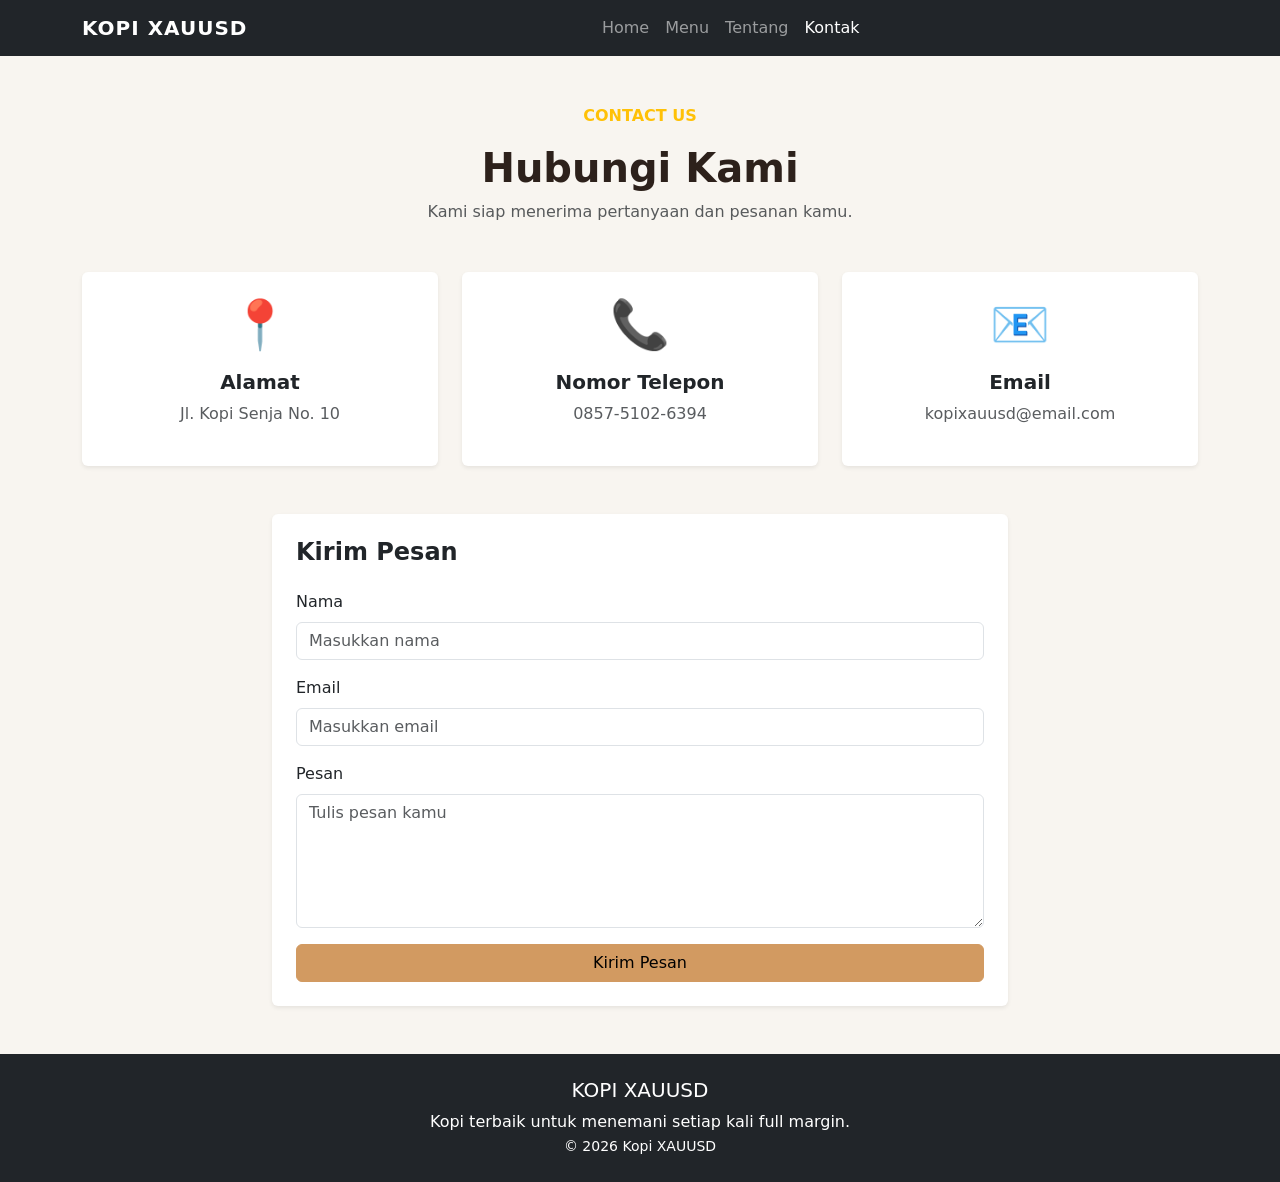
==== kontak.html @ 939affaf "done js dan kontak html" ====
<!DOCTYPE html>
<html lang="id">

<head>
    <meta charset="UTF-8">
    <meta name="viewport" content="width=device-width, initial-scale=1.0">

    <title>Kontak - Kopi XAUUSD</title>

    <link
        href="https://cdn.jsdelivr.net/npm/bootstrap@5.3.8/dist/css/bootstrap.min.css"
        rel="stylesheet">

    <link rel="stylesheet" href="style.css">

    <style>
        /* Notifikasi */
        #notifikasi {
            display: none;
            position: fixed;
            top: 25px;
            right: 25px;
            z-index: 9999;
            min-width: 300px;
        }
    </style>
</head>

<body>

    <!-- NAVBAR -->

    <nav class="navbar navbar-expand-lg navbar-dark bg-dark sticky-top">

        <div class="container">

            <a
                class="navbar-brand fw-bold"
                href="beranda.html">

                KOPI XAUUSD

            </a>

            <button
                class="navbar-toggler"
                type="button"
                data-bs-toggle="collapse"
                data-bs-target="#navbarMenu">

                <span class="navbar-toggler-icon"></span>

            </button>

            <div
                class="collapse navbar-collapse"
                id="navbarMenu">

                <ul class="navbar-nav mx-auto">

                    <li class="nav-item">
                        <a
                            class="nav-link"
                            href="beranda.html">
                            Home
                        </a>
                    </li>

                    <li class="nav-item">
                        <a
                            class="nav-link"
                            href="beranda.html#menu">
                            Menu
                        </a>
                    </li>

                    <li class="nav-item">
                        <a
                            class="nav-link"
                            href="tentang.html">
                            Tentang
                        </a>
                    </li>

                    <li class="nav-item">
                        <a
                            class="nav-link active"
                            href="kontak.html">
                            Kontak
                        </a>
                    </li>

                </ul>

            </div>

        </div>

    </nav>


    <!-- NOTIFIKASI -->

    <div
        id="notifikasi"
        class="alert alert-success shadow">

        <strong>Berhasil Trader XAU
            Terimakasih Pesan Nya
        </strong>

        <br>

        Pesan kamu berhasil terkirim.

    </div>


    <!-- KONTAK -->

    <section class="py-5">

        <div class="container">

            <div class="text-center mb-5">

                <p class="text-warning fw-bold">
                    CONTACT US
                </p>

                <h1 class="fw-bold">
                    Hubungi Kami
                </h1>

                <p class="text-muted">
                    Kami siap menerima pertanyaan dan pesanan kamu.
                </p>

            </div>


            <div class="row g-4 justify-content-center">


                <!-- ALAMAT -->

                <div class="col-md-4">

                    <div class="card border-0 shadow-sm h-100">

                        <div class="card-body text-center p-4">

                            <div class="display-5">
                                📍
                            </div>

                            <h5 class="fw-bold mt-3">
                                Alamat
                            </h5>

                            <p class="text-muted">
                                Jl. Kopi Senja No. 10
                            </p>

                        </div>

                    </div>

                </div>


                <!-- TELEPON -->

                <div class="col-md-4">

                    <div class="card border-0 shadow-sm h-100">

                        <div class="card-body text-center p-4">

                            <div class="display-5">
                                📞
                            </div>

                            <h5 class="fw-bold mt-3">
                                Nomor Telepon
                            </h5>

                            <p class="text-muted">
                                0857-5102-6394
                            </p>

                        </div>

                    </div>

                </div>


                <!-- EMAIL -->

                <div class="col-md-4">

                    <div class="card border-0 shadow-sm h-100">

                        <div class="card-body text-center p-4">

                            <div class="display-5">
                                📧
                            </div>

                            <h5 class="fw-bold mt-3">
                                Email
                            </h5>

                            <p class="text-muted">
                                kopixauusd@email.com
                            </p>

                        </div>

                    </div>

                </div>

            </div>


            <!-- FORM -->

            <div class="row justify-content-center mt-5">

                <div class="col-lg-8">

                    <div class="card border-0 shadow-sm">

                        <div class="card-body p-4">

                            <h4 class="fw-bold mb-4">
                                Kirim Pesan
                            </h4>


                            <form id="formKontak">


                                <!-- NAMA -->

                                <div class="mb-3">

                                    <label
                                        for="nama"
                                        class="form-label">

                                        Nama

                                    </label>

                                    <input
                                        type="text"
                                        id="nama"
                                        class="form-control"
                                        placeholder="Masukkan nama">

                                </div>


                                <!-- EMAIL -->

                                <div class="mb-3">

                                    <label
                                        for="email"
                                        class="form-label">

                                        Email

                                    </label>

                                    <input
                                        type="email"
                                        id="email"
                                        class="form-control"
                                        placeholder="Masukkan email">

                                </div>


                                <!-- PESAN -->

                                <div class="mb-3">

                                    <label
                                        for="pesan"
                                        class="form-label">

                                        Pesan

                                    </label>

                                    <textarea
                                        id="pesan"
                                        class="form-control"
                                        rows="5"
                                        placeholder="Tulis pesan kamu"></textarea>

                                </div>


                                <!-- TOMBOL -->

                                <button
                                    type="submit"
                                    class="btn btn-warning w-100">

                                    Kirim Pesan

                                </button>

                            </form>

                        </div>

                    </div>

                </div>

            </div>

        </div>

    </section>


    <!-- FOOTER -->

    <footer class="bg-dark text-white text-center py-4">

        <h5>
            KOPI XAUUSD
        </h5>

        <p class="mb-0">
            Kopi terbaik untuk menemani setiap kali full margin.
        </p>

        <small>
            © 2026 Kopi XAUUSD
        </small>

    </footer>


    <!-- JAVASCRIPT -->

    <script>

        document
            .getElementById("formKontak")
            .addEventListener("submit", function(event) {

                // Mencegah halaman refresh
                event.preventDefault();


                let nama =
                    document.getElementById("nama").value.trim();

                let email =
                    document.getElementById("email").value.trim();

                let pesan =
                    document.getElementById("pesan").value.trim();


                // CEK NAMA

                if (nama === "") {

                    alert("Nama belum diisi!");

                    document
                        .getElementById("nama")
                        .focus();

                    return;

                }


                // CEK EMAIL

                if (email === "") {

                    alert("Email belum diisi!");

                    document
                        .getElementById("email")
                        .focus();

                    return;

                }


                // CEK PESAN

                if (pesan === "") {

                    alert("Pesan belum diisi!");

                    document
                        .getElementById("pesan")
                        .focus();

                    return;

                }


                // TAMPILKAN NOTIFIKASI

                let notifikasi =
                    document.getElementById("notifikasi");

                notifikasi.style.display = "block";


                // Kosongkan form

                document
                    .getElementById("formKontak")
                    .reset();


                // Hilangkan notifikasi setelah 3 detik

                setTimeout(function() {

                    notifikasi.style.display = "none";

                }, 3000);

            });

    </script>

</body>

</html>
---- style.css ----
body {
    background: #f8f5f0;
    color: #2d211b;
}

/* HERO */

.hero {
    min-height: 650px;

    display: flex;
    align-items: center;

    background:
        linear-gradient(
            rgba(30, 20, 15, .72),
            rgba(30, 20, 15, .72)
        ),
        url("candle.jpg");

    background-size: cover;
    background-position: center;
}

/* DRINK */

.drink {
    width: 100%;
    height: 220px;
    overflow: hidden;
    background: #eee;
}

.drink img {
    width: 100%;
    height: 100%;
    object-fit: cover;
    display: block;
    transition: 0.4s;
}

.menu-card:hover .drink img {
    transform: scale(1.08);
}

/* CARD */
.menu-card {
    transition: .3s;
}

.menu-card:hover {
    transform: translateY(-8px);
}


/* ABOUT */
.about {
    background: #2d211b;
    color: white;
}

.about p {
    line-height: 1.8;
}


/* NAVBAR */
.navbar-brand {
    letter-spacing: 1px;
}


/* BUTTON */
.btn-warning {
    background: #d29a61;
    border-color: #d29a61;
}

.btn-warning:hover {
    background: #b87d46;
    border-color: #b87d46;
}


/* MOBILE */
@media (max-width: 768px) {

    .hero {
        min-height: 550px;
    }

    .hero h1 {
        font-size: 50px;
    }

}

.foto-tentang {
    width: 100%;
    height: 360px;
    overflow: hidden;
    border-radius: 5px;
}

.foto-tentang img {
    width: 100%;
    height: 100%;
    object-fit: cover;
    object-position: center;
    display: block;
}

/* Ukuran card foto */
.col-lg-5 .card {
    max-width: 630px;
    margin: auto;
}

/* Tampilan HP */
@media (max-width: 991px) {
    .foto-tentang {
        height: 300px;
    }

    .col-lg-5 .card {
        max-width: 100%;
    }
}
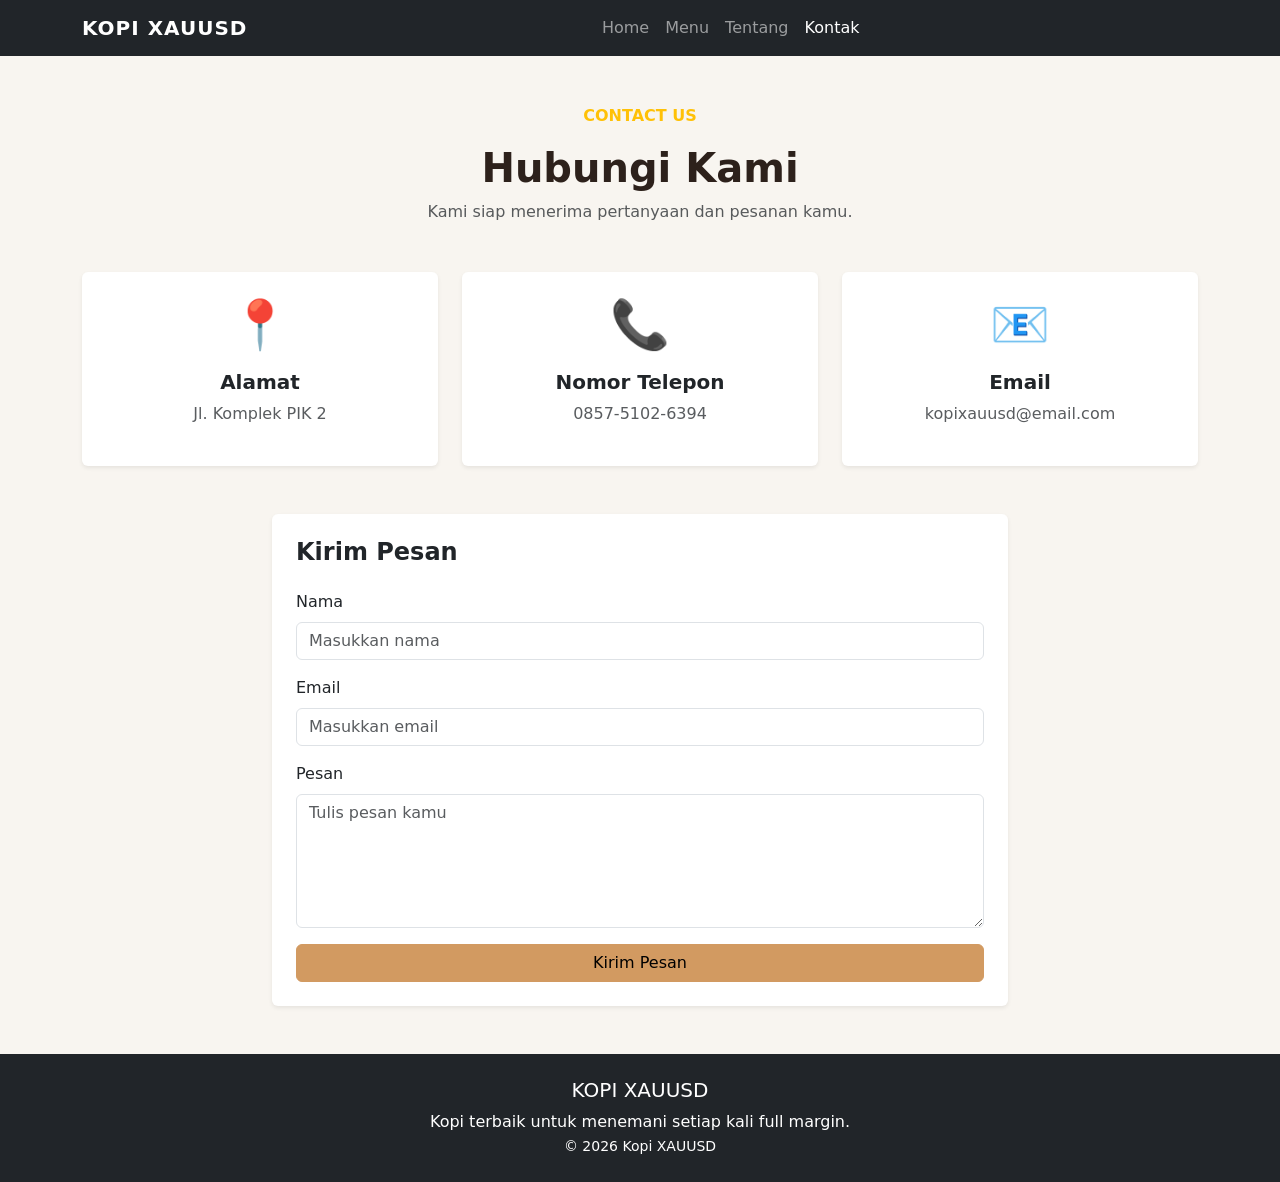
==== commit 3cfe522d: "perbaikan coy" ====
--- a/kontak.html
+++ b/kontak.html
@@ -36,7 +36,7 @@
 
             <a
                 class="navbar-brand fw-bold"
-                href="beranda.html">
+                href="index.html">
 
                 KOPI XAUUSD
 
@@ -61,7 +61,7 @@
                     <li class="nav-item">
                         <a
                             class="nav-link"
-                            href="beranda.html">
+                            href="index.html">
                             Home
                         </a>
                     </li>
@@ -69,7 +69,7 @@
                     <li class="nav-item">
                         <a
                             class="nav-link"
-                            href="beranda.html#menu">
+                            href="index.html#menu">
                             Menu
                         </a>
                     </li>
@@ -159,7 +159,7 @@
                             </h5>
 
                             <p class="text-muted">
-                                Jl. Kopi Senja No. 10
+                                Jl. Komplek PIK 2
                             </p>
 
                         </div>
